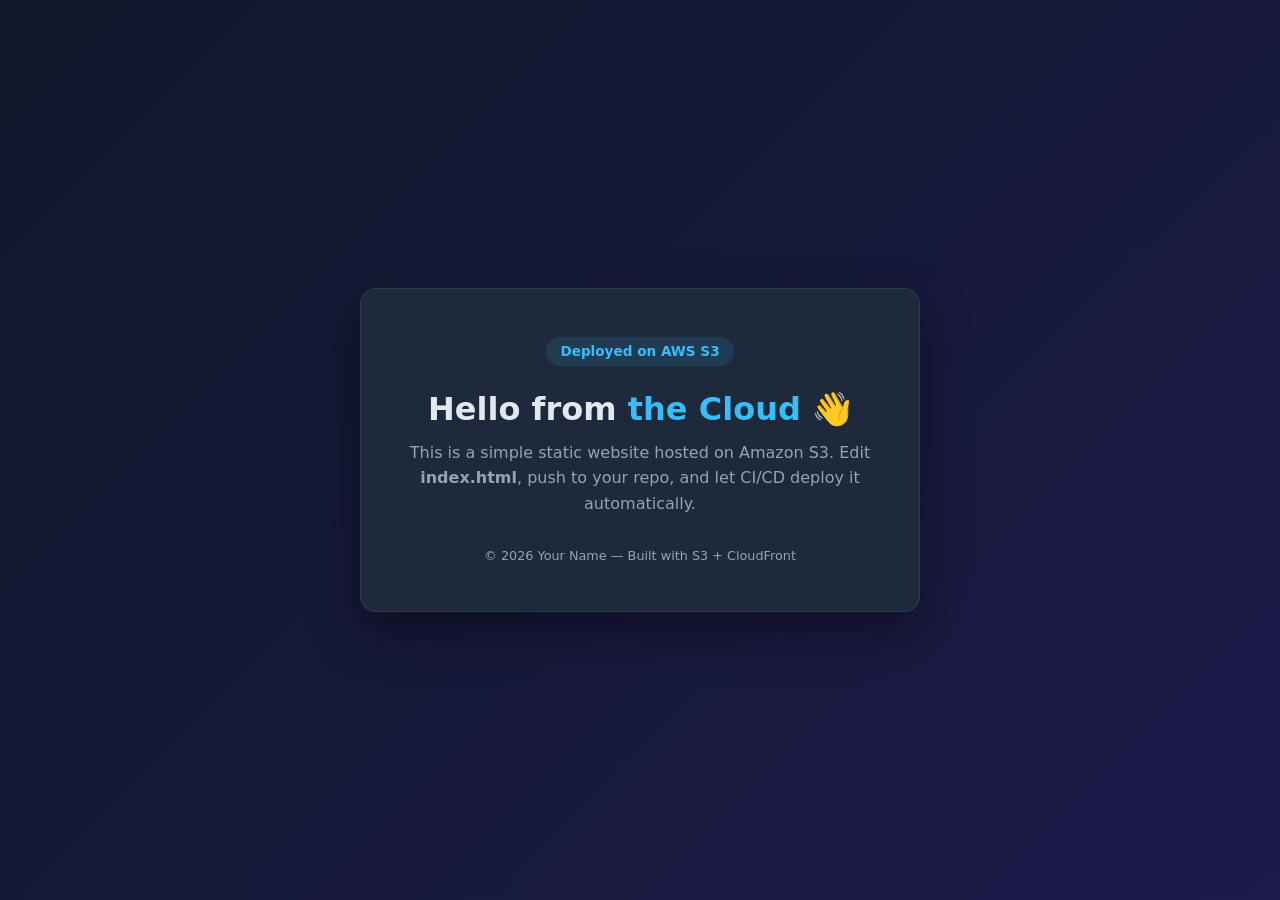
==== index.html @ d3273f43 "Add CI.yml workflow" ====
<!DOCTYPE html>
<html lang="en">
<head>
  <meta charset="UTF-8" />
  <meta name="viewport" content="width=device-width, initial-scale=1.0" />
  <meta name="description" content="A static website hosted on AWS S3." />
  <title>My S3 Static Website</title>
  <style>
    :root {
      --bg: #0f172a;
      --card: #1e293b;
      --accent: #38bdf8;
      --text: #e2e8f0;
      --muted: #94a3b8;
    }
    * { box-sizing: border-box; margin: 0; padding: 0; }
    body {
      font-family: system-ui, -apple-system, "Segoe UI", Roboto, sans-serif;
      background: linear-gradient(135deg, var(--bg), #1e1b4b);
      color: var(--text);
      min-height: 100vh;
      display: flex;
      align-items: center;
      justify-content: center;
      padding: 1.5rem;
    }
    .card {
      background: var(--card);
      border-radius: 16px;
      padding: 3rem;
      max-width: 560px;
      width: 100%;
      text-align: center;
      box-shadow: 0 20px 50px rgba(0, 0, 0, 0.4);
      border: 1px solid rgba(148, 163, 184, 0.15);
    }
    h1 { font-size: 2rem; margin-bottom: 0.75rem; }
    .accent { color: var(--accent); }
    p { color: var(--muted); line-height: 1.6; margin-bottom: 1.5rem; }
    .badge {
      display: inline-block;
      background: rgba(56, 189, 248, 0.12);
      color: var(--accent);
      padding: 0.4rem 0.9rem;
      border-radius: 999px;
      font-size: 0.85rem;
      font-weight: 600;
      margin-bottom: 1.5rem;
    }
    footer { margin-top: 2rem; font-size: 0.8rem; color: var(--muted); }
  </style>
</head>
<body>
  <main class="card">
    <span class="badge">Deployed on AWS S3</span>
    <h1>Hello from <span class="accent">the Cloud</span> 👋</h1>
    <p>
      This is a simple static website hosted on Amazon S3.
      Edit <strong>index.html</strong>, push to your repo, and let
      CI/CD deploy it automatically.
    </p>
    <footer>&copy; <span id="year"></span> Your Name — Built with S3 + CloudFront</footer>
  </main>
  <script>
    document.getElementById("year").textContent = new Date().getFullYear();
  </script>
</body>
</html>
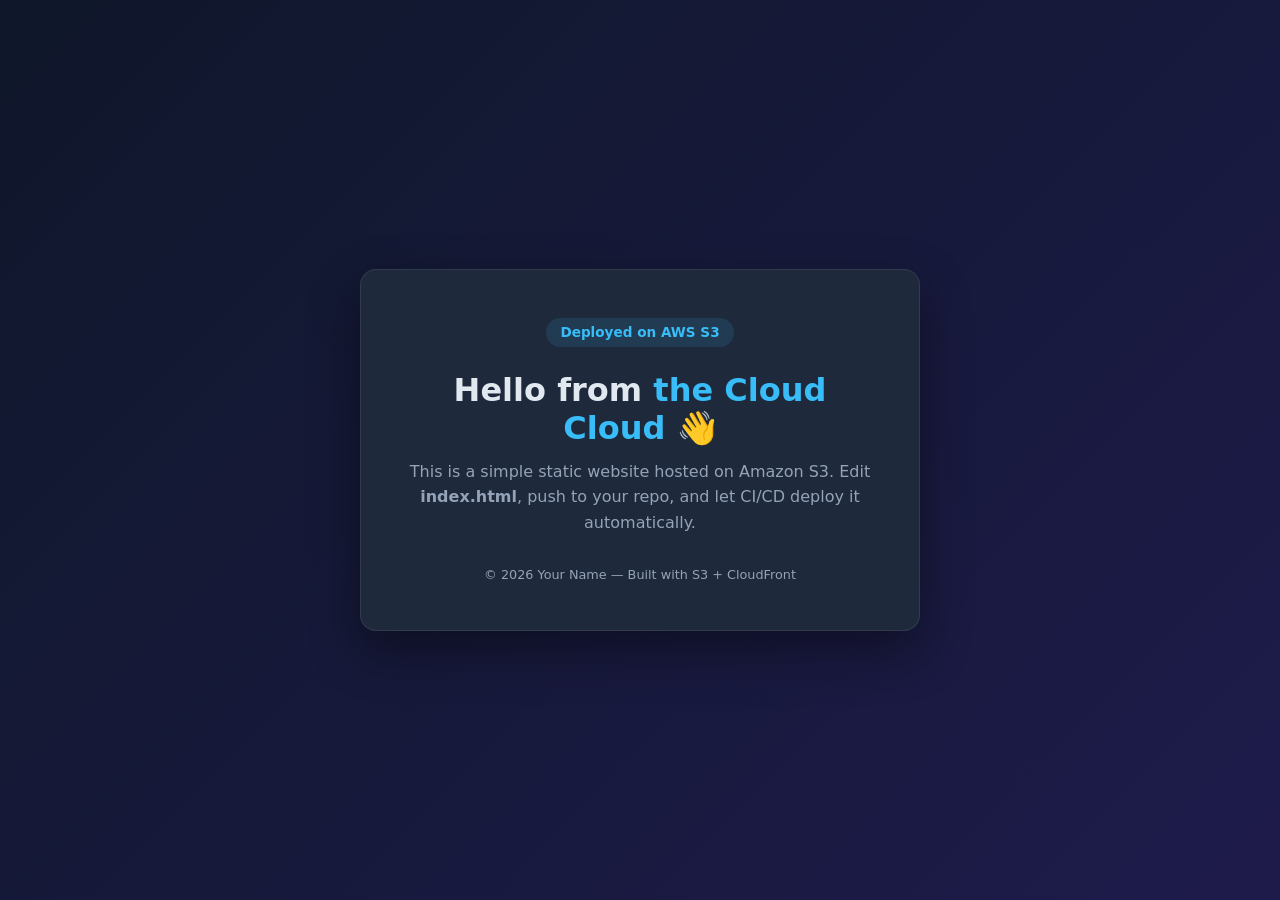
==== commit 2587015b: "Add CD.yml" ====
--- a/index.html
+++ b/index.html
@@ -53,7 +53,7 @@
 <body>
   <main class="card">
     <span class="badge">Deployed on AWS S3</span>
-    <h1>Hello from <span class="accent">the Cloud</span> 👋</h1>
+    <h1>Hello from <span class="accent">the Cloud Cloud</span> 👋</h1>
     <p>
       This is a simple static website hosted on Amazon S3.
       Edit <strong>index.html</strong>, push to your repo, and let
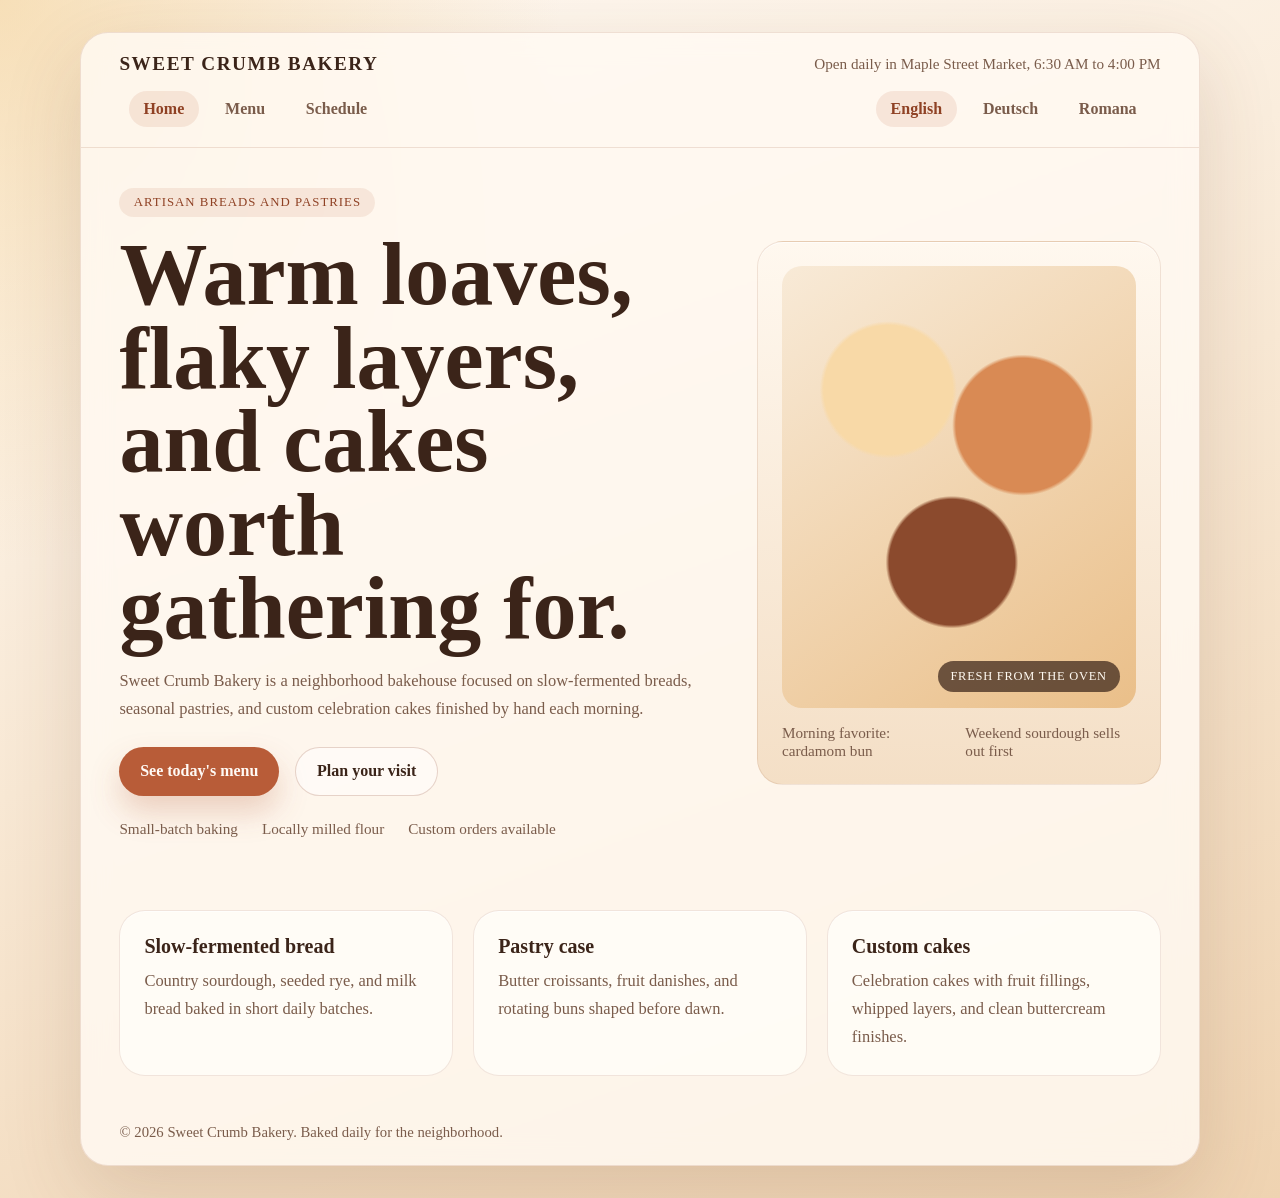
==== commit 6c47a0bb: "Add website" ====
--- a/index.html
+++ b/index.html
@@ -3,66 +3,78 @@
 <head>
   <meta charset="UTF-8" />
   <meta name="viewport" content="width=device-width, initial-scale=1.0" />
-  <meta name="description" content="A static website hosted on AWS S3." />
-  <title>My S3 Static Website</title>
-  <style>
-    :root {
-      --bg: #0f172a;
-      --card: #1e293b;
-      --accent: #38bdf8;
-      --text: #e2e8f0;
-      --muted: #94a3b8;
-    }
-    * { box-sizing: border-box; margin: 0; padding: 0; }
-    body {
-      font-family: system-ui, -apple-system, "Segoe UI", Roboto, sans-serif;
-      background: linear-gradient(135deg, var(--bg), #1e1b4b);
-      color: var(--text);
-      min-height: 100vh;
-      display: flex;
-      align-items: center;
-      justify-content: center;
-      padding: 1.5rem;
-    }
-    .card {
-      background: var(--card);
-      border-radius: 16px;
-      padding: 3rem;
-      max-width: 560px;
-      width: 100%;
-      text-align: center;
-      box-shadow: 0 20px 50px rgba(0, 0, 0, 0.4);
-      border: 1px solid rgba(148, 163, 184, 0.15);
-    }
-    h1 { font-size: 2rem; margin-bottom: 0.75rem; }
-    .accent { color: var(--accent); }
-    p { color: var(--muted); line-height: 1.6; margin-bottom: 1.5rem; }
-    .badge {
-      display: inline-block;
-      background: rgba(56, 189, 248, 0.12);
-      color: var(--accent);
-      padding: 0.4rem 0.9rem;
-      border-radius: 999px;
-      font-size: 0.85rem;
-      font-weight: 600;
-      margin-bottom: 1.5rem;
-    }
-    footer { margin-top: 2rem; font-size: 0.8rem; color: var(--muted); }
-  </style>
+  <meta name="description" content="Sweet Crumb Bakery crafts small-batch breads, pastries, and celebration cakes daily." />
+  <title>Sweet Crumb Bakery | Home</title>
+  <link rel="stylesheet" href="styles.css" />
 </head>
 <body>
-  <main class="card">
-    <span class="badge">Deployed on AWS S3</span>
-    <h1>Hello from <span class="accent">the Cloud Cloud</span> 👋</h1>
-    <p>
-      This is a simple static website hosted on Amazon S3.
-      Edit <strong>index.html</strong>, push to your repo, and let
-      CI/CD deploy it automatically.
-    </p>
-    <footer>&copy; <span id="year"></span> Your Name — Built with S3 + CloudFront</footer>
+  <main class="page">
+    <header class="topbar">
+      <div class="brand">Sweet Crumb Bakery</div>
+      <div class="status">Open daily in Maple Street Market, 6:30 AM to 4:00 PM</div>
+    </header>
+    <nav class="navbar" aria-label="Main navigation">
+      <div class="nav-links">
+        <a class="nav-link active" href="index.html">Home</a>
+        <a class="nav-link" href="menu.html">Menu</a>
+        <a class="nav-link" href="schedule.html">Schedule</a>
+      </div>
+      <div class="language-links" aria-label="Language navigation">
+        <a class="language-link active" href="index.html" lang="en">English</a>
+        <a class="language-link" href="index-de.html" lang="de">Deutsch</a>
+        <a class="language-link" href="index-ro.html" lang="ro">Romana</a>
+      </div>
+    </nav>
+
+    <section class="hero">
+      <div class="hero-copy">
+        <span class="eyebrow">Artisan breads and pastries</span>
+        <h1>Warm loaves, flaky layers, and cakes worth gathering for.</h1>
+        <p>
+          Sweet Crumb Bakery is a neighborhood bakehouse focused on slow-fermented breads,
+          seasonal pastries, and custom celebration cakes finished by hand each morning.
+        </p>
+        <div class="cta-row">
+          <a class="button primary" href="menu.html">See today's menu</a>
+          <a class="button secondary" href="schedule.html">Plan your visit</a>
+        </div>
+        <div class="hero-notes">
+          <span>Small-batch baking</span>
+          <span>Locally milled flour</span>
+          <span>Custom orders available</span>
+        </div>
+      </div>
+
+      <aside class="hero-card" aria-label="Featured bakery selection">
+        <div class="pastry-art" data-label="Fresh from the oven" role="img" aria-label="Illustrated assortment of pastries and bread"></div>
+        <div class="card-caption">
+          <span>Morning favorite: cardamom bun</span>
+          <span>Weekend sourdough sells out first</span>
+        </div>
+      </aside>
+    </section>
+
+    <section class="section">
+      <div class="grid-3">
+        <article class="card">
+          <h3>Slow-fermented bread</h3>
+          <p>Country sourdough, seeded rye, and milk bread baked in short daily batches.</p>
+        </article>
+        <article class="card">
+          <h3>Pastry case</h3>
+          <p>Butter croissants, fruit danishes, and rotating buns shaped before dawn.</p>
+        </article>
+        <article class="card">
+          <h3>Custom cakes</h3>
+          <p>Celebration cakes with fruit fillings, whipped layers, and clean buttercream finishes.</p>
+        </article>
+      </div>
+    </section>
+
+    <footer class="footer">
+      &copy; <span data-year></span> Sweet Crumb Bakery. Baked daily for the neighborhood.
+    </footer>
   </main>
-  <script>
-    document.getElementById("year").textContent = new Date().getFullYear();
-  </script>
+  <script src="script.js"></script>
 </body>
 </html>
--- a/styles.css
+++ b/styles.css
@@ -0,0 +1,331 @@
+:root {
+  --cream: #fbf2e5;
+  --paper: rgba(255, 250, 242, 0.84);
+  --surface: rgba(255, 252, 247, 0.92);
+  --ink: #3b2419;
+  --muted: #7a5c4b;
+  --accent: #b85c38;
+  --accent-dark: #8f4124;
+  --gold: #f0c987;
+  --line: rgba(143, 65, 36, 0.14);
+  --shadow: rgba(99, 58, 31, 0.16);
+}
+
+* { box-sizing: border-box; margin: 0; padding: 0; }
+
+body {
+  font-family: Georgia, "Times New Roman", serif;
+  background:
+    radial-gradient(circle at top left, rgba(240, 201, 135, 0.55), transparent 32%),
+    linear-gradient(160deg, #fffaf4 0%, #f8e8d4 48%, #efd3b1 100%);
+  color: var(--ink);
+  min-height: 100vh;
+  padding: 2rem;
+}
+
+a {
+  color: inherit;
+  text-decoration: none;
+}
+
+.page {
+  max-width: 1120px;
+  margin: 0 auto;
+  background: var(--paper);
+  backdrop-filter: blur(14px);
+  border: 1px solid var(--line);
+  border-radius: 28px;
+  overflow: hidden;
+  box-shadow: 0 28px 80px var(--shadow);
+}
+
+.topbar,
+.hero,
+.section,
+.footer,
+.subhero {
+  padding-left: clamp(1.25rem, 3vw, 3rem);
+  padding-right: clamp(1.25rem, 3vw, 3rem);
+}
+
+.topbar {
+  display: flex;
+  justify-content: space-between;
+  align-items: center;
+  gap: 1rem;
+  padding-top: 1.25rem;
+  padding-bottom: 1rem;
+  color: var(--muted);
+}
+
+.brand {
+  font-size: 1.2rem;
+  font-weight: 700;
+  letter-spacing: 0.08em;
+  text-transform: uppercase;
+  color: var(--ink);
+}
+
+.status {
+  font-size: 0.95rem;
+}
+
+.navbar {
+  display: flex;
+  justify-content: space-between;
+  align-items: center;
+  gap: 1rem;
+  padding: 0 3rem 1.25rem;
+  border-bottom: 1px solid var(--line);
+  flex-wrap: wrap;
+}
+
+.nav-links,
+.language-links {
+  display: flex;
+  gap: 0.75rem;
+  flex-wrap: wrap;
+}
+
+.nav-link,
+.language-link {
+  padding: 0.55rem 0.9rem;
+  border-radius: 999px;
+  color: var(--muted);
+  font-weight: 700;
+}
+
+.nav-link.active,
+.language-link.active {
+  background: rgba(184, 92, 56, 0.12);
+  color: var(--accent-dark);
+}
+
+.hero {
+  display: grid;
+  grid-template-columns: 1.2fr 0.8fr;
+  gap: 2rem;
+  padding-top: 2.5rem;
+  padding-bottom: 2.5rem;
+  align-items: center;
+}
+
+.subhero {
+  padding-top: 2.2rem;
+  padding-bottom: 1.2rem;
+}
+
+.eyebrow {
+  display: inline-block;
+  background: rgba(184, 92, 56, 0.11);
+  color: var(--accent-dark);
+  padding: 0.45rem 0.9rem;
+  border-radius: 999px;
+  font-size: 0.8rem;
+  letter-spacing: 0.08em;
+  text-transform: uppercase;
+  margin-bottom: 1rem;
+}
+
+h1 {
+  font-size: clamp(2.75rem, 7vw, 5.5rem);
+  line-height: 0.95;
+  margin-bottom: 1rem;
+}
+
+h2 {
+  font-size: clamp(1.9rem, 4vw, 3rem);
+  line-height: 1;
+}
+
+h3 {
+  font-size: 1.25rem;
+  margin-bottom: 0.6rem;
+}
+
+p {
+  color: var(--muted);
+  line-height: 1.7;
+  font-size: 1.03rem;
+}
+
+.hero-copy p,
+.subhero p {
+  max-width: 42rem;
+}
+
+.cta-row {
+  display: flex;
+  gap: 1rem;
+  flex-wrap: wrap;
+  margin: 1.5rem 0;
+}
+
+.button {
+  display: inline-flex;
+  align-items: center;
+  justify-content: center;
+  padding: 0.9rem 1.3rem;
+  border-radius: 999px;
+  font-weight: 700;
+  transition: transform 0.2s ease, box-shadow 0.2s ease;
+}
+
+.button.primary {
+  background: var(--accent);
+  color: #fffaf5;
+  box-shadow: 0 16px 30px rgba(184, 92, 56, 0.25);
+}
+
+.button.secondary {
+  border: 1px solid rgba(143, 65, 36, 0.22);
+  color: var(--ink);
+  background: rgba(255, 255, 255, 0.5);
+}
+
+.button:hover {
+  transform: translateY(-2px);
+  box-shadow: 0 18px 34px rgba(99, 58, 31, 0.18);
+}
+
+.hero-notes {
+  display: flex;
+  gap: 1.5rem;
+  flex-wrap: wrap;
+  color: var(--muted);
+  font-size: 0.95rem;
+}
+
+.hero-card,
+.panel,
+.card {
+  background: linear-gradient(180deg, #fff8ef 0%, #f4dfc6 100%);
+  border-radius: 26px;
+  padding: 1.5rem;
+  border: 1px solid rgba(143, 65, 36, 0.12);
+  box-shadow: inset 0 1px 0 rgba(255, 255, 255, 0.7);
+}
+
+.card,
+.panel {
+  background: var(--surface);
+}
+
+.pastry-art {
+  aspect-ratio: 4 / 5;
+  border-radius: 20px;
+  background:
+    radial-gradient(circle at 30% 28%, #f8d9a7 0, #f8d9a7 16%, transparent 17%),
+    radial-gradient(circle at 68% 36%, #d98a54 0, #d98a54 18%, transparent 19%),
+    radial-gradient(circle at 48% 67%, #8b4a2d 0, #8b4a2d 18%, transparent 19%),
+    radial-gradient(circle at 30% 28%, rgba(255, 255, 255, 0.45) 0, rgba(255, 255, 255, 0.45) 8%, transparent 9%),
+    linear-gradient(145deg, #f8ead7 0%, #eabf89 100%);
+  position: relative;
+  overflow: hidden;
+  margin-bottom: 1rem;
+}
+
+.pastry-art::after {
+  content: attr(data-label);
+  position: absolute;
+  right: 1rem;
+  bottom: 1rem;
+  background: rgba(59, 36, 25, 0.72);
+  color: #fffaf2;
+  padding: 0.5rem 0.8rem;
+  border-radius: 999px;
+  font-size: 0.78rem;
+  letter-spacing: 0.06em;
+  text-transform: uppercase;
+}
+
+.card-caption {
+  display: flex;
+  justify-content: space-between;
+  gap: 1rem;
+  font-size: 0.95rem;
+  color: var(--muted);
+}
+
+.section {
+  padding-top: 2rem;
+  padding-bottom: 2rem;
+}
+
+.section-heading {
+  display: flex;
+  justify-content: space-between;
+  align-items: end;
+  gap: 1rem;
+  margin-bottom: 1.5rem;
+}
+
+.grid-3,
+.grid-2 {
+  display: grid;
+  gap: 1.25rem;
+}
+
+.grid-3 {
+  grid-template-columns: repeat(3, minmax(0, 1fr));
+}
+
+.grid-2 {
+  grid-template-columns: repeat(2, minmax(0, 1fr));
+}
+
+.price {
+  margin-top: 1rem;
+  color: var(--accent-dark);
+  font-weight: 700;
+}
+
+.list {
+  display: grid;
+  gap: 0.75rem;
+  margin-top: 1rem;
+  color: var(--muted);
+}
+
+.hours-row {
+  display: flex;
+  justify-content: space-between;
+  gap: 1rem;
+  border-bottom: 1px dashed rgba(143, 65, 36, 0.2);
+  padding-bottom: 0.45rem;
+}
+
+.footer {
+  padding-top: 1rem;
+  padding-bottom: 1.5rem;
+  color: var(--muted);
+  font-size: 0.92rem;
+}
+
+@media (max-width: 860px) {
+  .hero,
+  .grid-3,
+  .grid-2 {
+    grid-template-columns: 1fr;
+  }
+
+  .topbar,
+  .navbar,
+  .section-heading,
+  .card-caption {
+    align-items: start;
+    flex-direction: column;
+  }
+
+  .navbar {
+    padding-left: 1.25rem;
+    padding-right: 1.25rem;
+  }
+}
+
+@media (max-width: 560px) {
+  body { padding: 1rem; }
+  h1 { font-size: 2.5rem; }
+  .cta-row { flex-direction: column; }
+  .button { width: 100%; }
+}
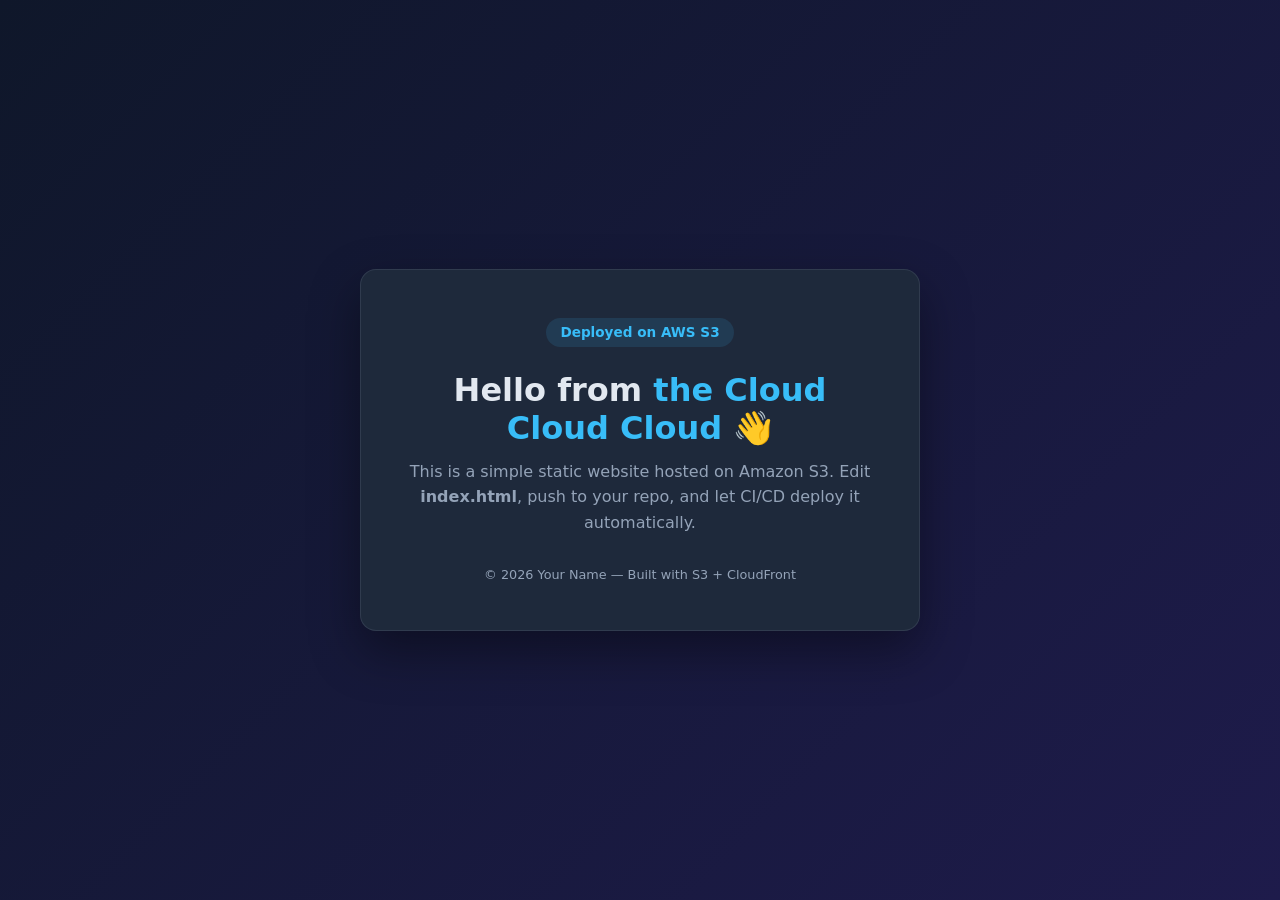
==== commit bc91071e: "Update index.html" ====
--- a/index.html
+++ b/index.html
@@ -3,78 +3,66 @@
 <head>
   <meta charset="UTF-8" />
   <meta name="viewport" content="width=device-width, initial-scale=1.0" />
-  <meta name="description" content="Sweet Crumb Bakery crafts small-batch breads, pastries, and celebration cakes daily." />
-  <title>Sweet Crumb Bakery | Home</title>
-  <link rel="stylesheet" href="styles.css" />
+  <meta name="description" content="A static website hosted on AWS S3." />
+  <title>My S3 Static Website</title>
+  <style>
+    :root {
+      --bg: #0f172a;
+      --card: #1e293b;
+      --accent: #38bdf8;
+      --text: #e2e8f0;
+      --muted: #94a3b8;
+    }
+    * { box-sizing: border-box; margin: 0; padding: 0; }
+    body {
+      font-family: system-ui, -apple-system, "Segoe UI", Roboto, sans-serif;
+      background: linear-gradient(135deg, var(--bg), #1e1b4b);
+      color: var(--text);
+      min-height: 100vh;
+      display: flex;
+      align-items: center;
+      justify-content: center;
+      padding: 1.5rem;
+    }
+    .card {
+      background: var(--card);
+      border-radius: 16px;
+      padding: 3rem;
+      max-width: 560px;
+      width: 100%;
+      text-align: center;
+      box-shadow: 0 20px 50px rgba(0, 0, 0, 0.4);
+      border: 1px solid rgba(148, 163, 184, 0.15);
+    }
+    h1 { font-size: 2rem; margin-bottom: 0.75rem; }
+    .accent { color: var(--accent); }
+    p { color: var(--muted); line-height: 1.6; margin-bottom: 1.5rem; }
+    .badge {
+      display: inline-block;
+      background: rgba(56, 189, 248, 0.12);
+      color: var(--accent);
+      padding: 0.4rem 0.9rem;
+      border-radius: 999px;
+      font-size: 0.85rem;
+      font-weight: 600;
+      margin-bottom: 1.5rem;
+    }
+    footer { margin-top: 2rem; font-size: 0.8rem; color: var(--muted); }
+  </style>
 </head>
 <body>
-  <main class="page">
-    <header class="topbar">
-      <div class="brand">Sweet Crumb Bakery</div>
-      <div class="status">Open daily in Maple Street Market, 6:30 AM to 4:00 PM</div>
-    </header>
-    <nav class="navbar" aria-label="Main navigation">
-      <div class="nav-links">
-        <a class="nav-link active" href="index.html">Home</a>
-        <a class="nav-link" href="menu.html">Menu</a>
-        <a class="nav-link" href="schedule.html">Schedule</a>
-      </div>
-      <div class="language-links" aria-label="Language navigation">
-        <a class="language-link active" href="index.html" lang="en">English</a>
-        <a class="language-link" href="index-de.html" lang="de">Deutsch</a>
-        <a class="language-link" href="index-ro.html" lang="ro">Romana</a>
-      </div>
-    </nav>
-
-    <section class="hero">
-      <div class="hero-copy">
-        <span class="eyebrow">Artisan breads and pastries</span>
-        <h1>Warm loaves, flaky layers, and cakes worth gathering for.</h1>
-        <p>
-          Sweet Crumb Bakery is a neighborhood bakehouse focused on slow-fermented breads,
-          seasonal pastries, and custom celebration cakes finished by hand each morning.
-        </p>
-        <div class="cta-row">
-          <a class="button primary" href="menu.html">See today's menu</a>
-          <a class="button secondary" href="schedule.html">Plan your visit</a>
-        </div>
-        <div class="hero-notes">
-          <span>Small-batch baking</span>
-          <span>Locally milled flour</span>
-          <span>Custom orders available</span>
-        </div>
-      </div>
-
-      <aside class="hero-card" aria-label="Featured bakery selection">
-        <div class="pastry-art" data-label="Fresh from the oven" role="img" aria-label="Illustrated assortment of pastries and bread"></div>
-        <div class="card-caption">
-          <span>Morning favorite: cardamom bun</span>
-          <span>Weekend sourdough sells out first</span>
-        </div>
-      </aside>
-    </section>
-
-    <section class="section">
-      <div class="grid-3">
-        <article class="card">
-          <h3>Slow-fermented bread</h3>
-          <p>Country sourdough, seeded rye, and milk bread baked in short daily batches.</p>
-        </article>
-        <article class="card">
-          <h3>Pastry case</h3>
-          <p>Butter croissants, fruit danishes, and rotating buns shaped before dawn.</p>
-        </article>
-        <article class="card">
-          <h3>Custom cakes</h3>
-          <p>Celebration cakes with fruit fillings, whipped layers, and clean buttercream finishes.</p>
-        </article>
-      </div>
-    </section>
-
-    <footer class="footer">
-      &copy; <span data-year></span> Sweet Crumb Bakery. Baked daily for the neighborhood.
-    </footer>
+  <main class="card">
+    <span class="badge">Deployed on AWS S3</span>
+    <h1>Hello from <span class="accent">the Cloud Cloud Cloud</span> 👋</h1>
+    <p>
+      This is a simple static website hosted on Amazon S3.
+      Edit <strong>index.html</strong>, push to your repo, and let
+      CI/CD deploy it automatically.
+    </p>
+    <footer>&copy; <span id="year"></span> Your Name — Built with S3 + CloudFront</footer>
   </main>
-  <script src="script.js"></script>
+  <script>
+    document.getElementById("year").textContent = new Date().getFullYear();
+  </script>
 </body>
 </html>
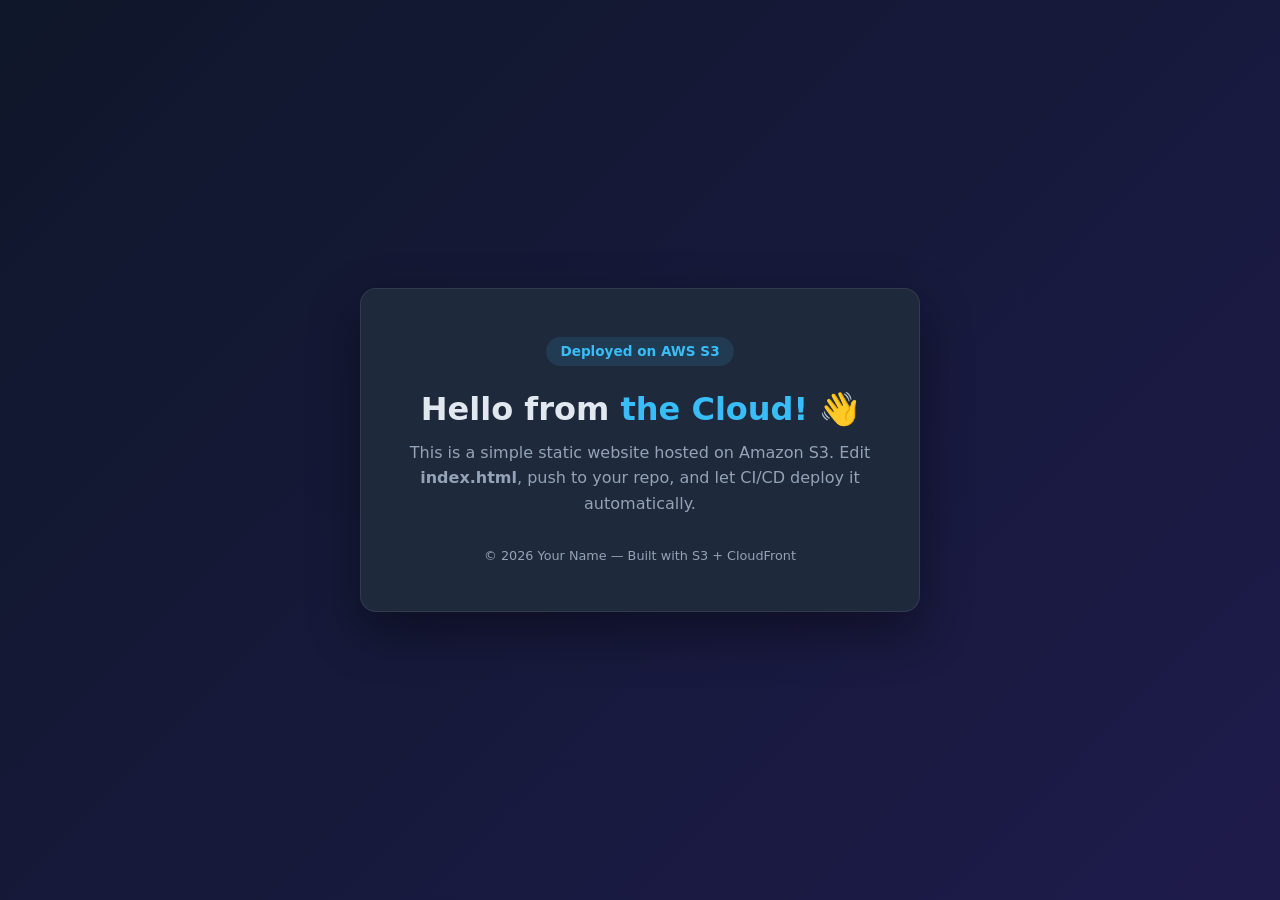
==== commit 1893cac6: "Update index.html" ====
--- a/index.html
+++ b/index.html
@@ -53,7 +53,7 @@
 <body>
   <main class="card">
     <span class="badge">Deployed on AWS S3</span>
-    <h1>Hello from <span class="accent">the Cloud Cloud Cloud</span> 👋</h1>
+    <h1>Hello from <span class="accent">the Cloud!</span> 👋</h1>
     <p>
       This is a simple static website hosted on Amazon S3.
       Edit <strong>index.html</strong>, push to your repo, and let
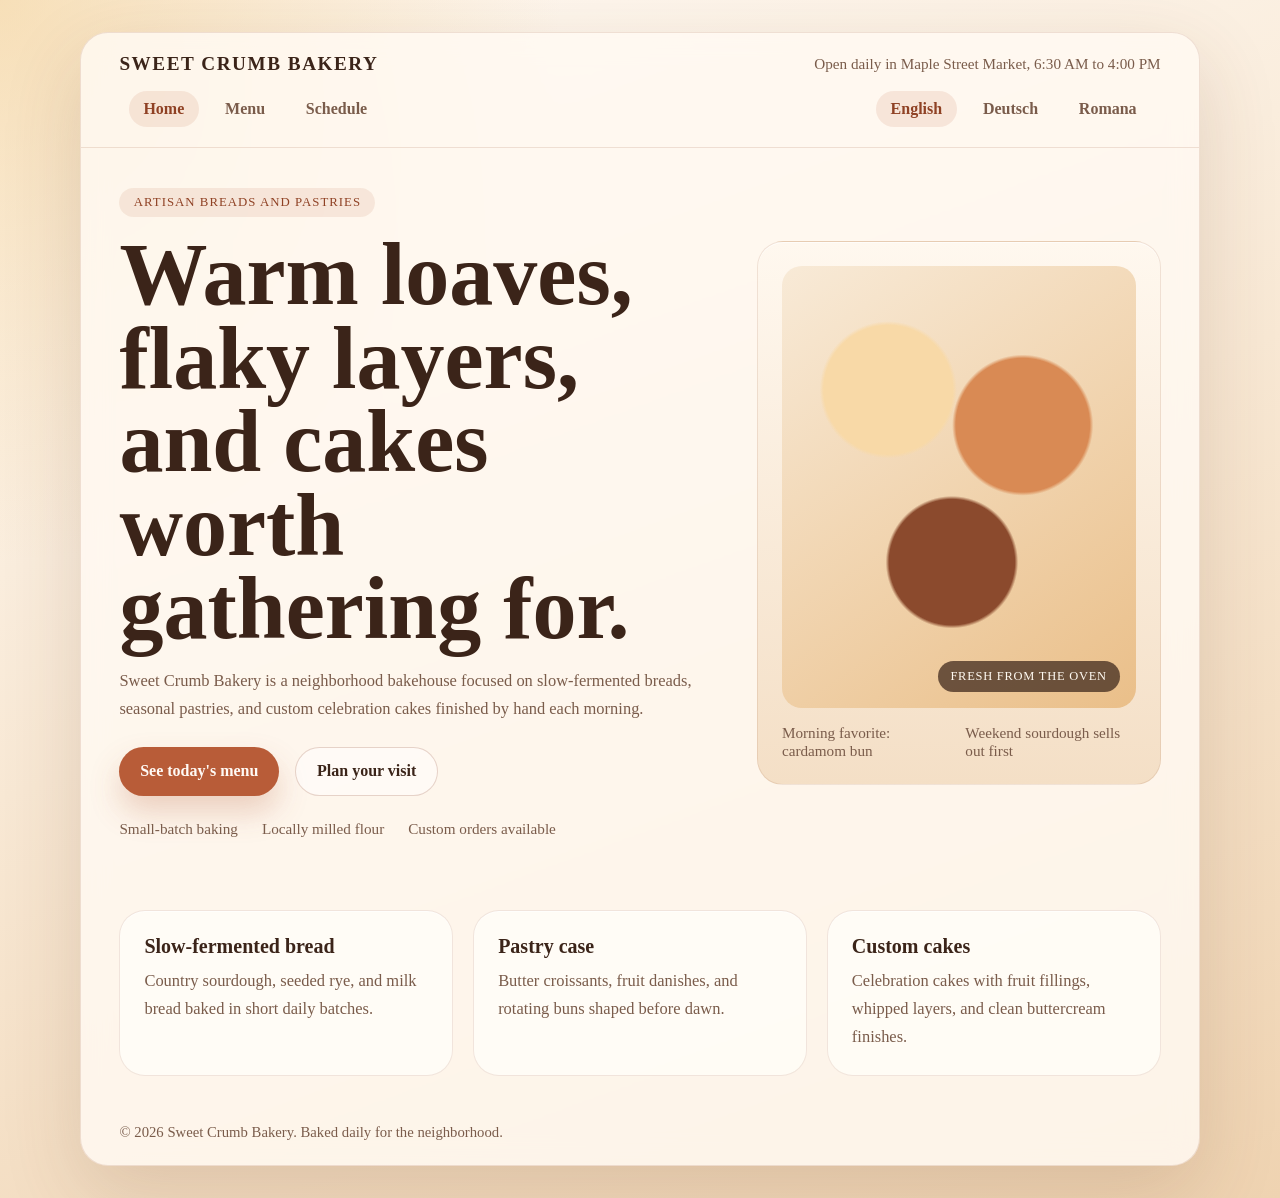
==== commit 3f36a33c: "Add website" ====
--- a/index.html
+++ b/index.html
@@ -3,66 +3,78 @@
 <head>
   <meta charset="UTF-8" />
   <meta name="viewport" content="width=device-width, initial-scale=1.0" />
-  <meta name="description" content="A static website hosted on AWS S3." />
-  <title>My S3 Static Website</title>
-  <style>
-    :root {
-      --bg: #0f172a;
-      --card: #1e293b;
-      --accent: #38bdf8;
-      --text: #e2e8f0;
-      --muted: #94a3b8;
-    }
-    * { box-sizing: border-box; margin: 0; padding: 0; }
-    body {
-      font-family: system-ui, -apple-system, "Segoe UI", Roboto, sans-serif;
-      background: linear-gradient(135deg, var(--bg), #1e1b4b);
-      color: var(--text);
-      min-height: 100vh;
-      display: flex;
-      align-items: center;
-      justify-content: center;
-      padding: 1.5rem;
-    }
-    .card {
-      background: var(--card);
-      border-radius: 16px;
-      padding: 3rem;
-      max-width: 560px;
-      width: 100%;
-      text-align: center;
-      box-shadow: 0 20px 50px rgba(0, 0, 0, 0.4);
-      border: 1px solid rgba(148, 163, 184, 0.15);
-    }
-    h1 { font-size: 2rem; margin-bottom: 0.75rem; }
-    .accent { color: var(--accent); }
-    p { color: var(--muted); line-height: 1.6; margin-bottom: 1.5rem; }
-    .badge {
-      display: inline-block;
-      background: rgba(56, 189, 248, 0.12);
-      color: var(--accent);
-      padding: 0.4rem 0.9rem;
-      border-radius: 999px;
-      font-size: 0.85rem;
-      font-weight: 600;
-      margin-bottom: 1.5rem;
-    }
-    footer { margin-top: 2rem; font-size: 0.8rem; color: var(--muted); }
-  </style>
+  <meta name="description" content="Sweet Crumb Bakery crafts small-batch breads, pastries, and celebration cakes daily." />
+  <title>Sweet Crumb Bakery | Home</title>
+  <link rel="stylesheet" href="styles.css" />
 </head>
 <body>
-  <main class="card">
-    <span class="badge">Deployed on AWS S3</span>
-    <h1>Hello from <span class="accent">the Cloud!</span> 👋</h1>
-    <p>
-      This is a simple static website hosted on Amazon S3.
-      Edit <strong>index.html</strong>, push to your repo, and let
-      CI/CD deploy it automatically.
-    </p>
-    <footer>&copy; <span id="year"></span> Your Name — Built with S3 + CloudFront</footer>
+  <main class="page">
+    <header class="topbar">
+      <div class="brand">Sweet Crumb Bakery</div>
+      <div class="status">Open daily in Maple Street Market, 6:30 AM to 4:00 PM</div>
+    </header>
+    <nav class="navbar" aria-label="Main navigation">
+      <div class="nav-links">
+        <a class="nav-link active" href="index.html">Home</a>
+        <a class="nav-link" href="menu.html">Menu</a>
+        <a class="nav-link" href="schedule.html">Schedule</a>
+      </div>
+      <div class="language-links" aria-label="Language navigation">
+        <a class="language-link active" href="index.html" lang="en">English</a>
+        <a class="language-link" href="index-de.html" lang="de">Deutsch</a>
+        <a class="language-link" href="index-ro.html" lang="ro">Romana</a>
+      </div>
+    </nav>
+
+    <section class="hero">
+      <div class="hero-copy">
+        <span class="eyebrow">Artisan breads and pastries</span>
+        <h1>Warm loaves, flaky layers, and cakes worth gathering for.</h1>
+        <p>
+          Sweet Crumb Bakery is a neighborhood bakehouse focused on slow-fermented breads,
+          seasonal pastries, and custom celebration cakes finished by hand each morning.
+        </p>
+        <div class="cta-row">
+          <a class="button primary" href="menu.html">See today's menu</a>
+          <a class="button secondary" href="schedule.html">Plan your visit</a>
+        </div>
+        <div class="hero-notes">
+          <span>Small-batch baking</span>
+          <span>Locally milled flour</span>
+          <span>Custom orders available</span>
+        </div>
+      </div>
+
+      <aside class="hero-card" aria-label="Featured bakery selection">
+        <div class="pastry-art" data-label="Fresh from the oven" role="img" aria-label="Illustrated assortment of pastries and bread"></div>
+        <div class="card-caption">
+          <span>Morning favorite: cardamom bun</span>
+          <span>Weekend sourdough sells out first</span>
+        </div>
+      </aside>
+    </section>
+
+    <section class="section">
+      <div class="grid-3">
+        <article class="card">
+          <h3>Slow-fermented bread</h3>
+          <p>Country sourdough, seeded rye, and milk bread baked in short daily batches.</p>
+        </article>
+        <article class="card">
+          <h3>Pastry case</h3>
+          <p>Butter croissants, fruit danishes, and rotating buns shaped before dawn.</p>
+        </article>
+        <article class="card">
+          <h3>Custom cakes</h3>
+          <p>Celebration cakes with fruit fillings, whipped layers, and clean buttercream finishes.</p>
+        </article>
+      </div>
+    </section>
+
+    <footer class="footer">
+      &copy; <span data-year></span> Sweet Crumb Bakery. Baked daily for the neighborhood.
+    </footer>
   </main>
-  <script>
-    document.getElementById("year").textContent = new Date().getFullYear();
-  </script>
+  <script src="script.js"></script>
 </body>
 </html>
--- a/styles.css
+++ b/styles.css
@@ -0,0 +1,331 @@
+:root {
+  --cream: #fbf2e5;
+  --paper: rgba(255, 250, 242, 0.84);
+  --surface: rgba(255, 252, 247, 0.92);
+  --ink: #3b2419;
+  --muted: #7a5c4b;
+  --accent: #b85c38;
+  --accent-dark: #8f4124;
+  --gold: #f0c987;
+  --line: rgba(143, 65, 36, 0.14);
+  --shadow: rgba(99, 58, 31, 0.16);
+}
+
+* { box-sizing: border-box; margin: 0; padding: 0; }
+
+body {
+  font-family: Georgia, "Times New Roman", serif;
+  background:
+    radial-gradient(circle at top left, rgba(240, 201, 135, 0.55), transparent 32%),
+    linear-gradient(160deg, #fffaf4 0%, #f8e8d4 48%, #efd3b1 100%);
+  color: var(--ink);
+  min-height: 100vh;
+  padding: 2rem;
+}
+
+a {
+  color: inherit;
+  text-decoration: none;
+}
+
+.page {
+  max-width: 1120px;
+  margin: 0 auto;
+  background: var(--paper);
+  backdrop-filter: blur(14px);
+  border: 1px solid var(--line);
+  border-radius: 28px;
+  overflow: hidden;
+  box-shadow: 0 28px 80px var(--shadow);
+}
+
+.topbar,
+.hero,
+.section,
+.footer,
+.subhero {
+  padding-left: clamp(1.25rem, 3vw, 3rem);
+  padding-right: clamp(1.25rem, 3vw, 3rem);
+}
+
+.topbar {
+  display: flex;
+  justify-content: space-between;
+  align-items: center;
+  gap: 1rem;
+  padding-top: 1.25rem;
+  padding-bottom: 1rem;
+  color: var(--muted);
+}
+
+.brand {
+  font-size: 1.2rem;
+  font-weight: 700;
+  letter-spacing: 0.08em;
+  text-transform: uppercase;
+  color: var(--ink);
+}
+
+.status {
+  font-size: 0.95rem;
+}
+
+.navbar {
+  display: flex;
+  justify-content: space-between;
+  align-items: center;
+  gap: 1rem;
+  padding: 0 3rem 1.25rem;
+  border-bottom: 1px solid var(--line);
+  flex-wrap: wrap;
+}
+
+.nav-links,
+.language-links {
+  display: flex;
+  gap: 0.75rem;
+  flex-wrap: wrap;
+}
+
+.nav-link,
+.language-link {
+  padding: 0.55rem 0.9rem;
+  border-radius: 999px;
+  color: var(--muted);
+  font-weight: 700;
+}
+
+.nav-link.active,
+.language-link.active {
+  background: rgba(184, 92, 56, 0.12);
+  color: var(--accent-dark);
+}
+
+.hero {
+  display: grid;
+  grid-template-columns: 1.2fr 0.8fr;
+  gap: 2rem;
+  padding-top: 2.5rem;
+  padding-bottom: 2.5rem;
+  align-items: center;
+}
+
+.subhero {
+  padding-top: 2.2rem;
+  padding-bottom: 1.2rem;
+}
+
+.eyebrow {
+  display: inline-block;
+  background: rgba(184, 92, 56, 0.11);
+  color: var(--accent-dark);
+  padding: 0.45rem 0.9rem;
+  border-radius: 999px;
+  font-size: 0.8rem;
+  letter-spacing: 0.08em;
+  text-transform: uppercase;
+  margin-bottom: 1rem;
+}
+
+h1 {
+  font-size: clamp(2.75rem, 7vw, 5.5rem);
+  line-height: 0.95;
+  margin-bottom: 1rem;
+}
+
+h2 {
+  font-size: clamp(1.9rem, 4vw, 3rem);
+  line-height: 1;
+}
+
+h3 {
+  font-size: 1.25rem;
+  margin-bottom: 0.6rem;
+}
+
+p {
+  color: var(--muted);
+  line-height: 1.7;
+  font-size: 1.03rem;
+}
+
+.hero-copy p,
+.subhero p {
+  max-width: 42rem;
+}
+
+.cta-row {
+  display: flex;
+  gap: 1rem;
+  flex-wrap: wrap;
+  margin: 1.5rem 0;
+}
+
+.button {
+  display: inline-flex;
+  align-items: center;
+  justify-content: center;
+  padding: 0.9rem 1.3rem;
+  border-radius: 999px;
+  font-weight: 700;
+  transition: transform 0.2s ease, box-shadow 0.2s ease;
+}
+
+.button.primary {
+  background: var(--accent);
+  color: #fffaf5;
+  box-shadow: 0 16px 30px rgba(184, 92, 56, 0.25);
+}
+
+.button.secondary {
+  border: 1px solid rgba(143, 65, 36, 0.22);
+  color: var(--ink);
+  background: rgba(255, 255, 255, 0.5);
+}
+
+.button:hover {
+  transform: translateY(-2px);
+  box-shadow: 0 18px 34px rgba(99, 58, 31, 0.18);
+}
+
+.hero-notes {
+  display: flex;
+  gap: 1.5rem;
+  flex-wrap: wrap;
+  color: var(--muted);
+  font-size: 0.95rem;
+}
+
+.hero-card,
+.panel,
+.card {
+  background: linear-gradient(180deg, #fff8ef 0%, #f4dfc6 100%);
+  border-radius: 26px;
+  padding: 1.5rem;
+  border: 1px solid rgba(143, 65, 36, 0.12);
+  box-shadow: inset 0 1px 0 rgba(255, 255, 255, 0.7);
+}
+
+.card,
+.panel {
+  background: var(--surface);
+}
+
+.pastry-art {
+  aspect-ratio: 4 / 5;
+  border-radius: 20px;
+  background:
+    radial-gradient(circle at 30% 28%, #f8d9a7 0, #f8d9a7 16%, transparent 17%),
+    radial-gradient(circle at 68% 36%, #d98a54 0, #d98a54 18%, transparent 19%),
+    radial-gradient(circle at 48% 67%, #8b4a2d 0, #8b4a2d 18%, transparent 19%),
+    radial-gradient(circle at 30% 28%, rgba(255, 255, 255, 0.45) 0, rgba(255, 255, 255, 0.45) 8%, transparent 9%),
+    linear-gradient(145deg, #f8ead7 0%, #eabf89 100%);
+  position: relative;
+  overflow: hidden;
+  margin-bottom: 1rem;
+}
+
+.pastry-art::after {
+  content: attr(data-label);
+  position: absolute;
+  right: 1rem;
+  bottom: 1rem;
+  background: rgba(59, 36, 25, 0.72);
+  color: #fffaf2;
+  padding: 0.5rem 0.8rem;
+  border-radius: 999px;
+  font-size: 0.78rem;
+  letter-spacing: 0.06em;
+  text-transform: uppercase;
+}
+
+.card-caption {
+  display: flex;
+  justify-content: space-between;
+  gap: 1rem;
+  font-size: 0.95rem;
+  color: var(--muted);
+}
+
+.section {
+  padding-top: 2rem;
+  padding-bottom: 2rem;
+}
+
+.section-heading {
+  display: flex;
+  justify-content: space-between;
+  align-items: end;
+  gap: 1rem;
+  margin-bottom: 1.5rem;
+}
+
+.grid-3,
+.grid-2 {
+  display: grid;
+  gap: 1.25rem;
+}
+
+.grid-3 {
+  grid-template-columns: repeat(3, minmax(0, 1fr));
+}
+
+.grid-2 {
+  grid-template-columns: repeat(2, minmax(0, 1fr));
+}
+
+.price {
+  margin-top: 1rem;
+  color: var(--accent-dark);
+  font-weight: 700;
+}
+
+.list {
+  display: grid;
+  gap: 0.75rem;
+  margin-top: 1rem;
+  color: var(--muted);
+}
+
+.hours-row {
+  display: flex;
+  justify-content: space-between;
+  gap: 1rem;
+  border-bottom: 1px dashed rgba(143, 65, 36, 0.2);
+  padding-bottom: 0.45rem;
+}
+
+.footer {
+  padding-top: 1rem;
+  padding-bottom: 1.5rem;
+  color: var(--muted);
+  font-size: 0.92rem;
+}
+
+@media (max-width: 860px) {
+  .hero,
+  .grid-3,
+  .grid-2 {
+    grid-template-columns: 1fr;
+  }
+
+  .topbar,
+  .navbar,
+  .section-heading,
+  .card-caption {
+    align-items: start;
+    flex-direction: column;
+  }
+
+  .navbar {
+    padding-left: 1.25rem;
+    padding-right: 1.25rem;
+  }
+}
+
+@media (max-width: 560px) {
+  body { padding: 1rem; }
+  h1 { font-size: 2.5rem; }
+  .cta-row { flex-direction: column; }
+  .button { width: 100%; }
+}
